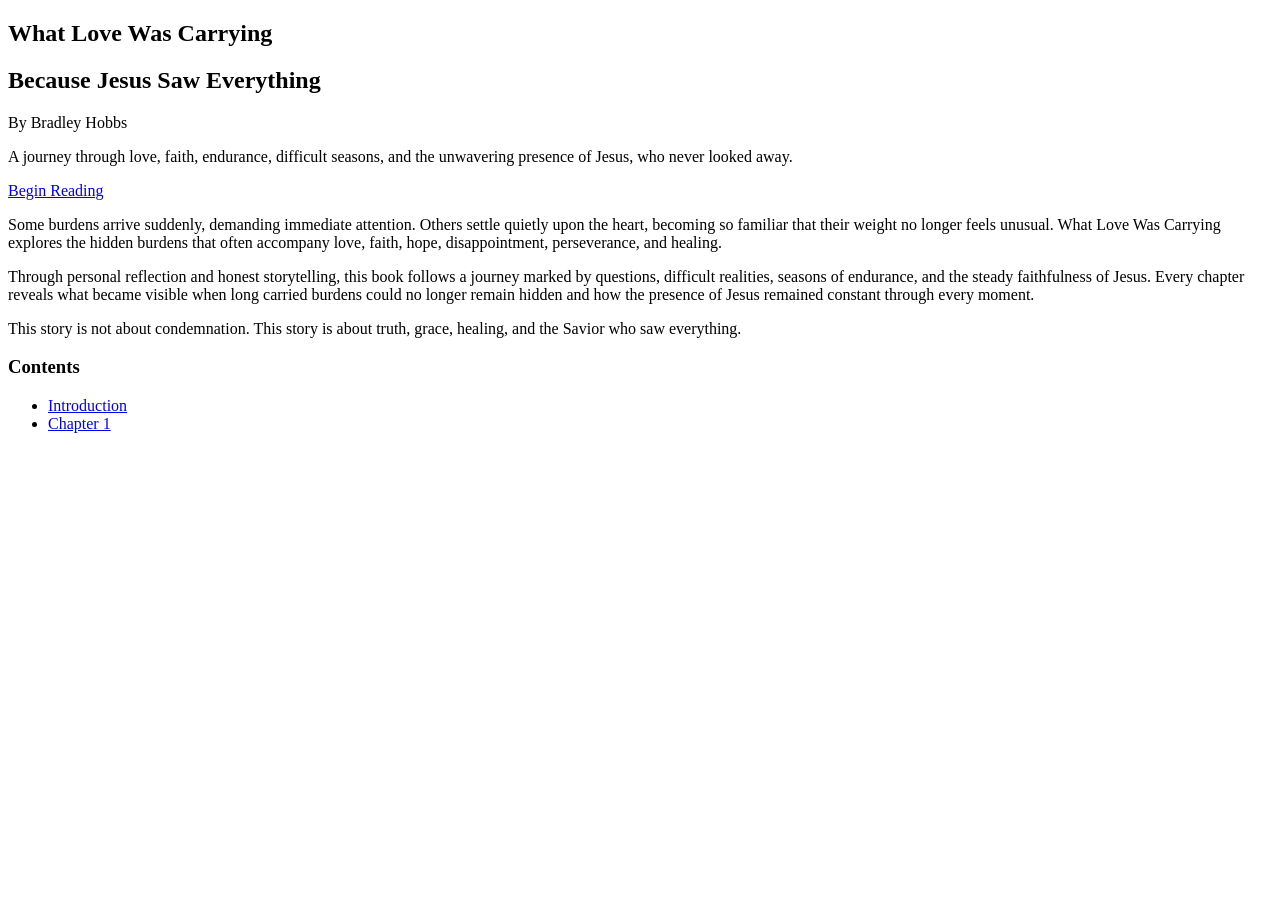
==== index.html @ cd8fc9ad "Create index.html" ====
<!DOCTYPE html>
<html lang="en">
<head>
<meta charset="UTF-8">
<title>
What Love Was Carrying
</title>
<link
rel="stylesheet"
href="style.css">
</head>
<body>
<main class="book-container">
<section class="book-cover">
<h1>
What Love Was Carrying
</h1>
<h2>
Because Jesus Saw Everything
</h2>
<p class="author-name">
By Bradley Hobbs
</p>
<p>
A journey through love, faith, endurance, difficult seasons, and the unwavering presence of Jesus, who never looked away.
</p>
<div class="book-navigation">
<a href="intro.html">
Begin Reading
</a>
</div>
</section>
<section class="book-description">
<p>
Some burdens arrive suddenly, demanding immediate attention. Others settle quietly upon the heart, becoming so familiar that their weight no longer feels unusual. What Love Was Carrying explores the hidden burdens that often accompany love, faith, hope, disappointment, perseverance, and healing.
</p>
<p>
Through personal reflection and honest storytelling, this book follows a journey marked by questions, difficult realities, seasons of endurance, and the steady faithfulness of Jesus. Every chapter reveals what became visible when long carried burdens could no longer remain hidden and how the presence of Jesus remained constant through every moment.
</p>
<p>
This story is not about condemnation. This story is about truth, grace, healing, and the Savior who saw everything.
</p>
</section>
<section class="contents-preview">
<h3>
Contents
</h3>
<ul>
<li>
<a href="intro.html">
Introduction
</a>
</li>
<li>
<a href="chapter1.html">
Chapter 1
</a>
</li>
</ul>
</section>
</main>
</body>
</html>
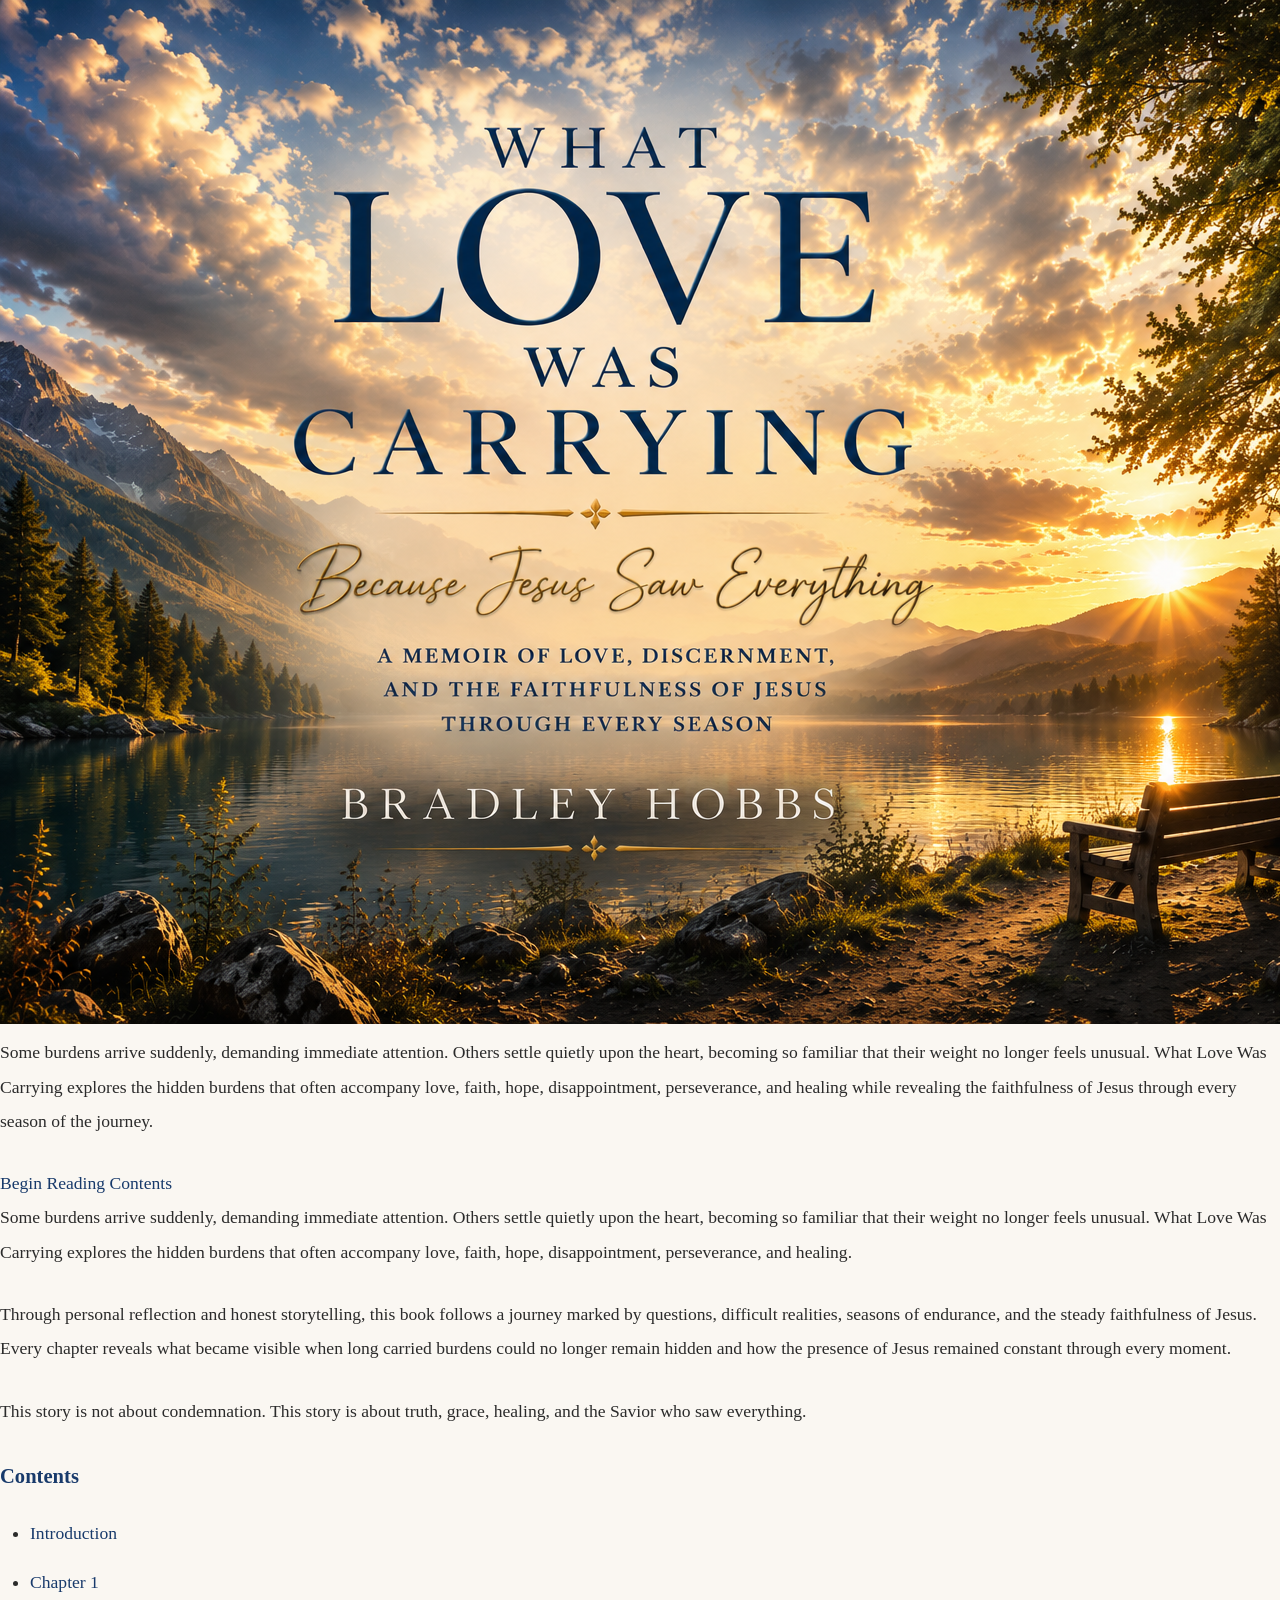
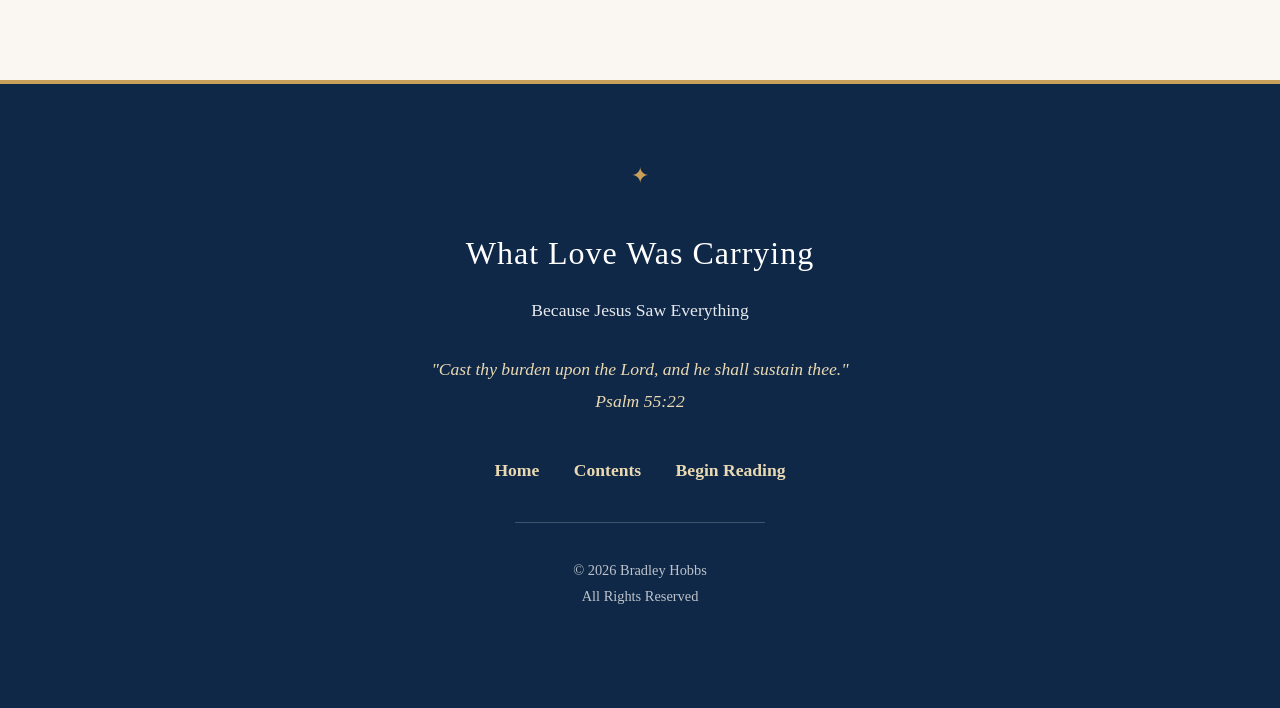
==== commit 0d9439df: "Update index.html" ====
--- a/index.html
+++ b/index.html
@@ -11,25 +11,24 @@
 </head>
 <body>
 <main class="book-container">
-<section class="book-cover">
-<h1>
-What Love Was Carrying
-</h1>
-<h2>
-Because Jesus Saw Everything
-</h2>
-<p class="author-name">
-By Bradley Hobbs
-</p>
-<p>
-A journey through love, faith, endurance, difficult seasons, and the unwavering presence of Jesus, who never looked away.
+<section class="hero-banner">
+<img
+src="FD5F262C-CA86-4D98-80D8-877874C54ADC.png"
+alt="What Love Was Carrying: Because Jesus Saw Everything"
+class="hero-image">
+<p class="hero-intro">
+Some burdens arrive suddenly, demanding immediate attention. Others settle quietly upon the heart, becoming so familiar that their weight no longer feels unusual. What Love Was Carrying explores the hidden burdens that often accompany love, faith, hope, disappointment, perseverance, and healing while revealing the faithfulness of Jesus through every season of the journey.
 </p>
 <div class="book-navigation">
 <a href="intro.html">
 Begin Reading
 </a>
+<a href="contents.html">
+Contents
+</a>
 </div>
 </section>
+
 <section class="book-description">
 <p>
 Some burdens arrive suddenly, demanding immediate attention. Others settle quietly upon the heart, becoming so familiar that their weight no longer feels unusual. What Love Was Carrying explores the hidden burdens that often accompany love, faith, hope, disappointment, perseverance, and healing.
@@ -59,5 +58,20 @@
 </ul>
 </section>
 </main>
+
+</main>
+
+<div id="footer-placeholder"></div>
+
+<script>
+fetch("footer.html")
+.then(response => response.text())
+.then(data => {
+  document.getElementById("footer-placeholder").innerHTML = data;
+});
+</script>
+
+</body>
+</html>
 </body>
 </html>
--- a/style.css
+++ b/style.css
@@ -0,0 +1,424 @@
+/* ==================================================
+   What Love Was Carrying
+   Because Jesus Saw Everything
+   book.css
+================================================== */
+
+:root {
+
+  --primary-navy: #183A6B;
+  --deep-navy: #102847;
+
+  --gold: #C8A05A;
+  --soft-gold: #D9BC7A;
+  --light-gold: #E9D9B2;
+
+  --ivory: #FAF7F2;
+  --warm-white: #F5F1EA;
+
+  --text-dark: #2B2B2B;
+  --text-medium: #555555;
+
+  --border-light: #E4DDD1;
+  --border-medium: #D4CAB8;
+
+  --shadow: rgba(0, 0, 0, 0.12);
+  --shadow-dark: rgba(0, 0, 0, 0.25);
+
+}
+
+/* ==================================================
+   Base
+================================================== */
+
+* {
+  margin: 0;
+  padding: 0;
+  box-sizing: border-box;
+}
+
+html {
+  scroll-behavior: smooth;
+}
+
+body {
+
+  background: var(--ivory);
+
+  color: var(--text-dark);
+
+  font-family: Georgia, "Times New Roman", serif;
+
+  line-height: 1.95;
+
+  font-size: 1.1rem;
+
+}
+
+/* ==================================================
+   Layout
+================================================== */
+
+.chapter-container {
+
+  max-width: 900px;
+
+  margin: 0 auto;
+
+  padding: 60px 25px;
+
+}
+
+.chapter-content {
+
+  background: var(--warm-white);
+
+  padding: 60px;
+
+  border-radius: 12px;
+
+  box-shadow: 0 8px 30px var(--shadow);
+
+}
+
+/* ==================================================
+   Typography
+================================================== */
+
+h1 {
+
+  color: var(--primary-navy);
+
+  text-align: center;
+
+  font-size: 3rem;
+
+  margin-bottom: 15px;
+
+  letter-spacing: 1px;
+
+}
+
+h2 {
+
+  color: var(--gold);
+
+  text-align: center;
+
+  font-size: 2rem;
+
+  margin-bottom: 50px;
+
+  font-weight: normal;
+
+}
+
+h3 {
+
+  color: var(--primary-navy);
+
+  margin-bottom: 20px;
+
+}
+
+p {
+
+  margin-bottom: 28px;
+
+  color: var(--text-dark);
+
+}
+
+/* ==================================================
+   Links
+================================================== */
+
+a {
+
+  color: var(--primary-navy);
+
+  text-decoration: none;
+
+  transition: 0.3s ease;
+
+}
+
+a:hover {
+
+  color: var(--gold);
+
+}
+
+/* ==================================================
+   Lists
+================================================== */
+
+ol,
+ul {
+
+  padding-left: 30px;
+
+}
+
+li {
+
+  margin-bottom: 15px;
+
+}
+
+/* ==================================================
+   Navigation
+================================================== */
+
+.chapter-navigation {
+
+  display: flex;
+
+  justify-content: space-between;
+
+  align-items: center;
+
+  margin-top: 50px;
+
+  padding-top: 30px;
+
+  border-top: 1px solid var(--border-medium);
+
+}
+
+.chapter-navigation a {
+
+  background: var(--primary-navy);
+
+  color: white;
+
+  padding: 12px 22px;
+
+  border-radius: 8px;
+
+  font-weight: 600;
+
+  box-shadow: 0 4px 10px var(--shadow);
+
+}
+
+.chapter-navigation a:hover {
+
+  background: var(--gold);
+
+  color: white;
+
+}
+
+/* ==================================================
+   Book Banner
+================================================== */
+
+.book-banner {
+
+  width: 100%;
+
+  display: block;
+
+  border-radius: 12px;
+
+  margin-bottom: 40px;
+
+  box-shadow: 0 10px 30px var(--shadow-dark);
+
+}
+
+/* ==================================================
+   Cover Image
+================================================== */
+
+.book-cover {
+
+  max-width: 400px;
+
+  width: 100%;
+
+  display: block;
+
+  margin: 0 auto 40px auto;
+
+  border-radius: 12px;
+
+  box-shadow: 0 12px 35px var(--shadow-dark);
+
+}
+
+/* ==================================================
+   Blockquotes
+================================================== */
+
+blockquote {
+
+  border-left: 5px solid var(--gold);
+
+  padding-left: 25px;
+
+  margin: 35px 0;
+
+  color: var(--text-medium);
+
+  font-style: italic;
+
+}
+
+/* ==================================================
+   Tables
+================================================== */
+
+table {
+
+  width: 100%;
+
+  border-collapse: collapse;
+
+  margin: 30px 0;
+
+}
+
+th,
+td {
+
+  padding: 14px;
+
+  border: 1px solid var(--border-medium);
+
+}
+
+th {
+
+  background: var(--primary-navy);
+
+  color: white;
+
+}
+
+/* ==================================================
+   Footer
+================================================== */
+
+footer {
+
+  background: var(--deep-navy);
+
+  color: white;
+
+  text-align: center;
+
+  padding: 70px 25px;
+
+  margin-top: 80px;
+
+}
+
+.footer-content {
+
+  max-width: 900px;
+
+  margin: 0 auto;
+
+}
+
+footer h3 {
+
+  color: white;
+
+  font-size: 2rem;
+
+  margin-bottom: 15px;
+
+}
+
+footer nav {
+
+  margin: 30px 0;
+
+}
+
+footer nav a {
+
+  color: var(--light-gold);
+
+  margin: 0 12px;
+
+  font-weight: 600;
+
+}
+
+footer nav a:hover {
+
+  color: white;
+
+}
+
+.footer-scripture {
+
+  color: var(--light-gold);
+
+  font-style: italic;
+
+  margin-top: 30px;
+
+}
+
+.copyright {
+
+  margin-top: 35px;
+
+  font-size: 0.9rem;
+
+  opacity: 0.85;
+
+}
+
+/* ==================================================
+   Mobile
+================================================== */
+
+@media (max-width: 768px) {
+
+  .chapter-container {
+
+    padding: 25px 15px;
+
+  }
+
+  .chapter-content {
+
+    padding: 30px;
+
+  }
+
+  h1 {
+
+    font-size: 2.2rem;
+
+  }
+
+  h2 {
+
+    font-size: 1.5rem;
+
+  }
+
+  .chapter-navigation {
+
+    flex-direction: column;
+
+    gap: 15px;
+
+  }
+
+  .chapter-navigation a {
+
+    width: 100%;
+
+    text-align: center;
+
+  }
+
+}
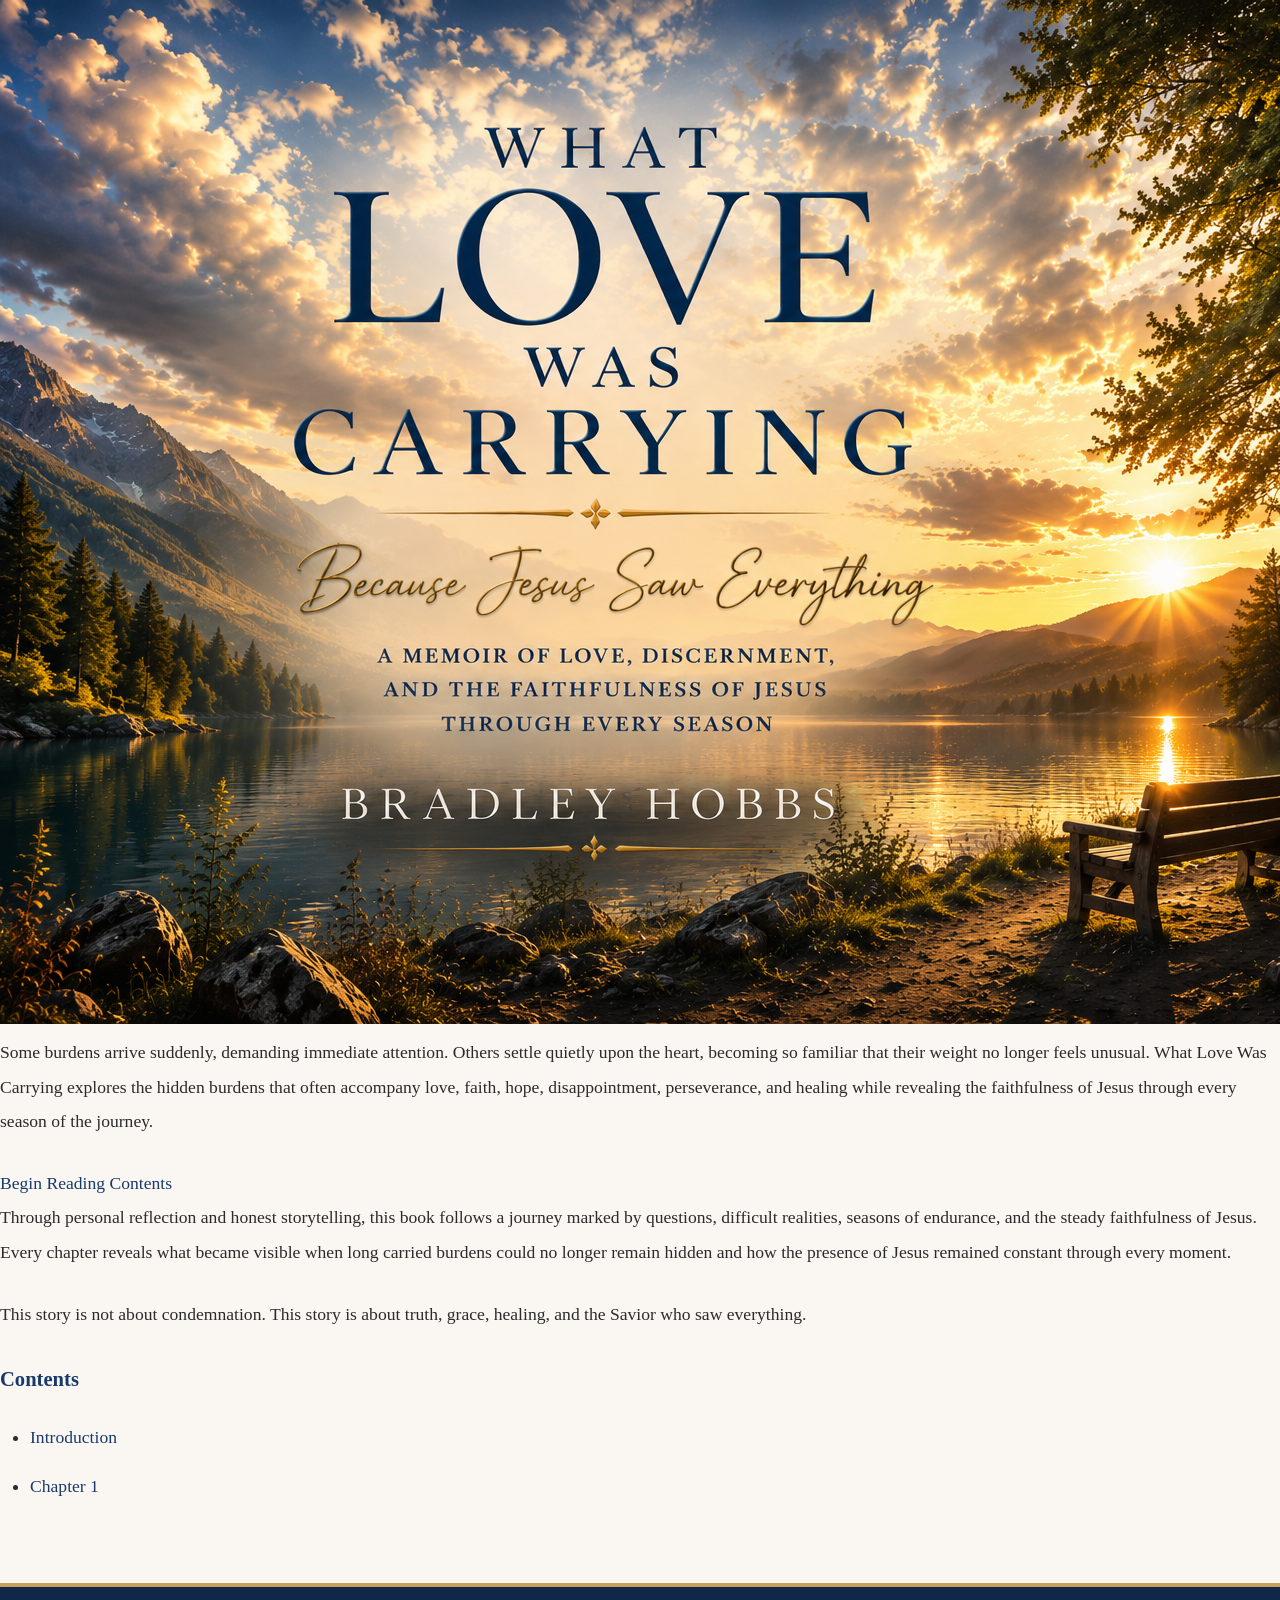
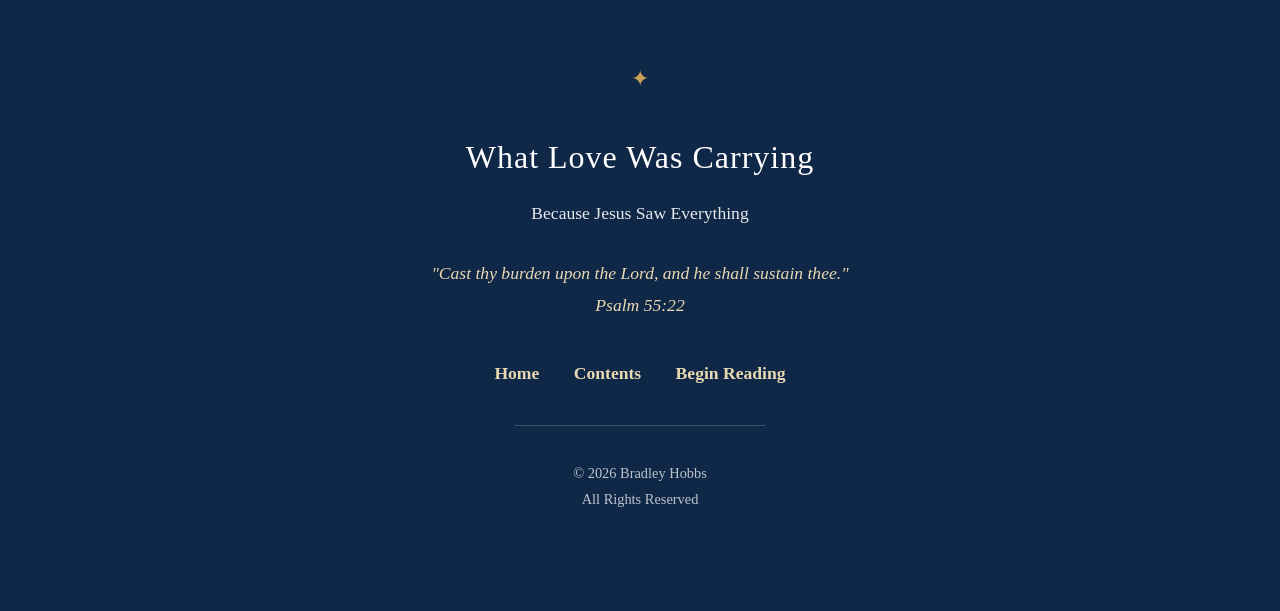
==== commit 8407ac8f: "Update index.html" ====
--- a/index.html
+++ b/index.html
@@ -2,6 +2,12 @@
 <html lang="en">
 <head>
 <meta charset="UTF-8">
+<meta
+name="viewport"
+content="width=device-width, initial-scale=1.0">
+<meta
+name="description"
+content="What Love Was Carrying: Because Jesus Saw Everything by Bradley Hobbs">
 <title>
 What Love Was Carrying
 </title>
@@ -28,11 +34,7 @@
 </a>
 </div>
 </section>
-
 <section class="book-description">
-<p>
-Some burdens arrive suddenly, demanding immediate attention. Others settle quietly upon the heart, becoming so familiar that their weight no longer feels unusual. What Love Was Carrying explores the hidden burdens that often accompany love, faith, hope, disappointment, perseverance, and healing.
-</p>
 <p>
 Through personal reflection and honest storytelling, this book follows a journey marked by questions, difficult realities, seasons of endurance, and the steady faithfulness of Jesus. Every chapter reveals what became visible when long carried burdens could no longer remain hidden and how the presence of Jesus remained constant through every moment.
 </p>
@@ -58,20 +60,13 @@
 </ul>
 </section>
 </main>
-
-</main>
-
 <div id="footer-placeholder"></div>
-
 <script>
 fetch("footer.html")
 .then(response => response.text())
 .then(data => {
-  document.getElementById("footer-placeholder").innerHTML = data;
+document.getElementById("footer-placeholder").innerHTML = data;
 });
 </script>
-
-</body>
-</html>
 </body>
 </html>
